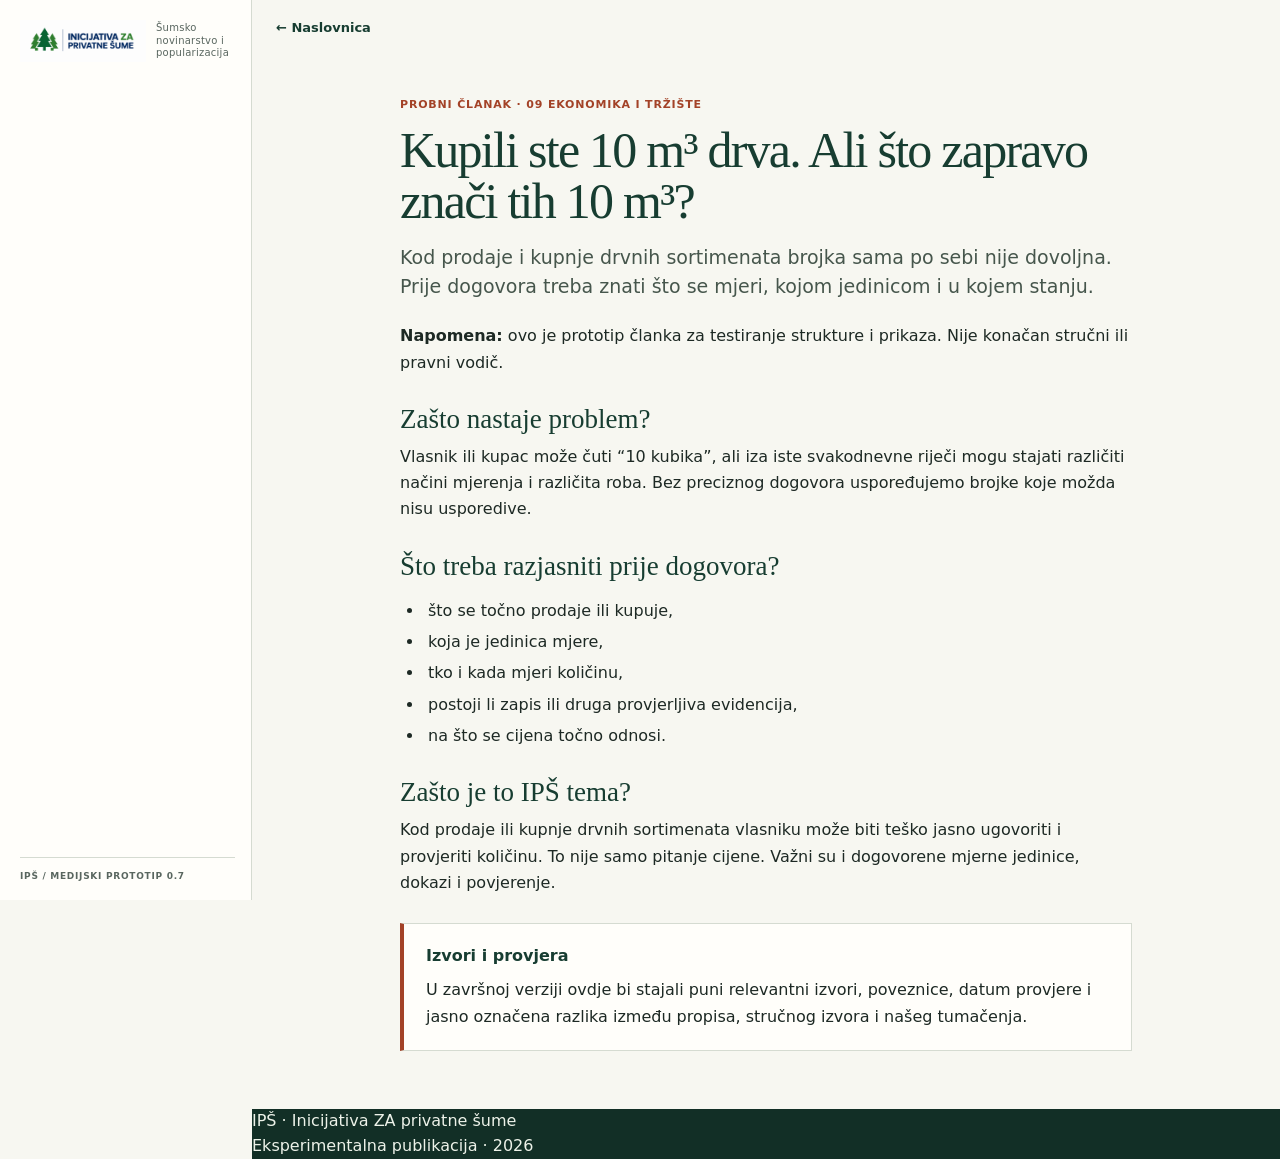
==== clanci/kako-se-mjeri-drvo.html @ 1b617466 "Close article portal layout wrapper" ====
<!doctype html>
<html lang="hr">
<head>
<meta charset="utf-8">
<meta name="viewport" content="width=device-width,initial-scale=1">
<title>Kako se mjeri drvo? | IPŠ</title>
<meta name="description" content="Probni IPŠ članak o mjernim jedinicama i količini drvnih sortimenata.">
<link rel="canonical" href="https://pfi-ips.github.io/ips-media-test/clanci/kako-se-mjeri-drvo.html">
<link rel="stylesheet" href="../layout-modern-07.css?v=0.7.5">
</head>
<body>
<a class="skip" href="#sadrzaj">Preskoči na sadržaj</a>
<div class="site-frame">
<aside class="site-sidebar" aria-label="IPŠ navigacija">
 <a class="brand" href="../index.html" aria-label="IPŠ naslovnica"><img class="brand-logo" src="../assets/ipsh-logo-full.png" alt="Inicijativa ZA privatne šume"><span class="brand-copy"><small>Šumsko novinarstvo i popularizacija</small></span></a>
 <details class="sidebar-menu">
  <summary>Izbornik</summary>
  <div class="sidebar-menu-content">
   <nav class="primary-nav" aria-label="Glavna navigacija">
    <a href="../index.html#sadrzaj">Naslovnica</a><a href="../index.html#clanci" aria-current="page">Članci</a><a href="../index.html#rubrike">Rubrike</a><a href="../index.html#metoda">Kako radimo</a><a href="../index.html#onama">O nama</a>
   </nav>
   <nav class="topic-nav" aria-label="Tematska područja">
    <h2>Teme · 12 područja</h2>
    <details class="topic-group"><summary>Šuma i njezin život</summary><ul class="topic-links"><li><a href="../index.html#tema-01">01 · Priroda i ekologija</a></li><li><a href="../index.html#tema-02">02 · Stanje šuma i promjene</a></li><li><a href="../index.html#tema-03">03 · Uzgoj i gospodarenje</a></li></ul></details>
    <details class="topic-group"><summary>Čovjek i šuma</summary><ul class="topic-links"><li><a href="../index.html#tema-04">04 · Privatne šume i vlasništvo</a></li><li><a href="../index.html#tema-05">05 · Prava, propisi i institucije</a></li><li><a href="../index.html#tema-06">06 · Ljudi i šumske priče</a></li></ul></details>
    <details class="topic-group"><summary>Rad, tehnologija i vrijednost</summary><ul class="topic-links"><li><a href="../index.html#tema-07">07 · Rad u šumi i tehnologija</a></li><li><a href="../index.html#tema-08">08 · Drvo i šumski proizvodi</a></li><li><a href="../index.html#tema-09">09 · Ekonomika i tržište</a></li></ul></details>
    <details class="topic-group"><summary>Znanje, vrijeme i otkrivanje</summary><ul class="topic-links"><li><a href="../index.html#tema-10">10 · Povijest šumarstva</a></li><li><a href="../index.html#tema-11">11 · Istraživanja i otkrića</a></li><li><a href="../index.html#tema-12">12 · Korisni materijali</a></li></ul></details>
   </nav>
  </div>
 </details>
 <div class="sidebar-bottom">IPŠ / MEDIJSKI PROTOTIP 0.7</div>
</aside>
<div class="main-column">
<main id="sadrzaj">
<a class="back" href="../index.html">← Naslovnica</a>
<article class="article">
  <div class="meta">PROBNI ČLANAK · 09 EKONOMIKA I TRŽIŠTE</div>
  <h1>Kupili ste 10 m³ drva. Ali što zapravo znači tih 10 m³?</h1>
  <p class="dek">Kod prodaje i kupnje drvnih sortimenata brojka sama po sebi nije dovoljna. Prije dogovora treba znati što se mjeri, kojom jedinicom i u kojem stanju.</p>

  <p><strong>Napomena:</strong> ovo je prototip članka za testiranje strukture i prikaza. Nije konačan stručni ili pravni vodič.</p>

  <h2>Zašto nastaje problem?</h2>
  <p>Vlasnik ili kupac može čuti “10 kubika”, ali iza iste svakodnevne riječi mogu stajati različiti načini mjerenja i različita roba. Bez preciznog dogovora uspoređujemo brojke koje možda nisu usporedive.</p>

  <h2>Što treba razjasniti prije dogovora?</h2>
  <ul>
    <li>što se točno prodaje ili kupuje,</li>
    <li>koja je jedinica mjere,</li>
    <li>tko i kada mjeri količinu,</li>
    <li>postoji li zapis ili druga provjerljiva evidencija,</li>
    <li>na što se cijena točno odnosi.</li>
  </ul>

  <h2>Zašto je to IPŠ tema?</h2>
  <p>Kod prodaje ili kupnje drvnih sortimenata vlasniku može biti teško jasno ugovoriti i provjeriti količinu. To nije samo pitanje cijene. Važni su i dogovorene mjerne jedinice, dokazi i povjerenje.</p>

  <div class="source-box">
    <strong>Izvori i provjera</strong>
    <p>U završnoj verziji ovdje bi stajali puni relevantni izvori, poveznice, datum provjere i jasno označena razlika između propisa, stručnog izvora i našeg tumačenja.</p>
  </div>
</article>
</main>
<footer><div>IPŠ · Inicijativa ZA privatne šume</div><div>Eksperimentalna publikacija · 2026</div></footer>
</div></div>
</body>
</html>
---- layout-modern-07.css ----
/* IPŠ media prototype v0.7 — contemporary editorial with a quiet print-era accent */
:root{
  color-scheme:light;
  --paper:#f7f7f1;
  --paper-bright:#fffefa;
  --ink:#1d2924;
  --forest:#173d31;
  --forest-2:#2c5a45;
  --moss:#71866b;
  --sage:#e7ede3;
  --line:#d5dbd1;
  --muted:#59665f;
  --rust:#a34227;
  --sun:#e9bd67;
  --shell:1180px;
  --sans:system-ui,-apple-system,"Segoe UI",Arial,sans-serif;
  --serif:Georgia,"Times New Roman",serif;
}
*{box-sizing:border-box}
html{scroll-behavior:smooth;scroll-padding-top:82px}
body{margin:0;background:var(--paper);color:var(--ink);font:16px/1.55 var(--sans);-webkit-font-smoothing:antialiased}
img{max-width:100%}
a{color:inherit;text-decoration:none}
a:hover{text-decoration:underline;text-underline-offset:3px}
a:focus-visible,button:focus-visible{outline:3px solid var(--rust);outline-offset:4px}
h1,h2,h3,h4,p{margin-top:0}
::selection{background:#d9e4cf;color:var(--forest)}
.page-shell{width:min(var(--shell),calc(100% - 48px));margin-inline:auto}
.skip{position:absolute;z-index:20;top:8px;left:-9999px;padding:10px 14px;background:var(--paper-bright);color:var(--forest);border:1px solid var(--line)}
.skip:focus{left:12px}
.site-frame{display:grid;grid-template-columns:252px minmax(0,1fr);align-items:start;min-height:100vh}
.site-sidebar{position:sticky;top:0;height:100vh;overflow-y:auto;overscroll-behavior:contain;padding:20px 16px 16px 20px;background:var(--paper-bright);border-right:1px solid var(--line);display:flex;flex-direction:column;z-index:12}
.brand{display:flex;align-items:center;gap:10px;flex:none;margin-bottom:22px}
.brand-logo{display:block;width:auto;height:42px;max-width:162px;object-fit:contain;object-position:left center}
.brand-copy small{display:block;max-width:135px;color:var(--muted);font-size:10px;line-height:1.25;letter-spacing:.025em}
.sidebar-menu{flex:1}
.sidebar-menu>summary{display:none}
@media(min-width:701px){.sidebar-menu>.sidebar-menu-content{display:block!important}}
.primary-nav{display:grid;gap:3px;margin-bottom:17px}
.primary-nav a{display:block;padding:8px 9px;border-left:2px solid transparent;color:var(--ink);font-size:13px;font-weight:650}
.primary-nav a:hover,.primary-nav a[aria-current]{background:var(--sage);border-left-color:var(--rust);text-decoration:none}
.topic-nav{border-top:1px solid var(--line);padding-top:13px}
.topic-nav h2{margin:0 0 9px;padding-left:9px;color:var(--rust);font-size:10px;font-weight:750;letter-spacing:.11em;text-transform:uppercase}
.topic-group{margin:2px 0}
.topic-group>summary{position:relative;padding:7px 19px 7px 9px;color:var(--forest);font:600 15px/1.2 var(--serif);cursor:pointer;list-style:none}
.topic-group>summary::-webkit-details-marker,.sidebar-menu>summary::-webkit-details-marker{display:none}
.topic-group>summary:after{content:"−";position:absolute;right:5px;top:5px;color:var(--rust);font:600 15px/1 var(--sans)}
.topic-group:not([open])>summary:after{content:"+"}
.topic-links{list-style:none;margin:1px 0 7px;padding:0 0 0 10px;border-left:1px solid var(--line)}
.topic-links a{display:block;padding:5px 5px 5px 8px;color:var(--muted);font-size:11px;line-height:1.25}
.topic-links a:hover,.topic-links a[aria-current]{color:var(--forest);background:#e7ede380;text-decoration:none}
.sidebar-bottom{margin-top:16px;padding-top:12px;border-top:1px solid var(--line);color:var(--muted);font-size:9px;font-weight:750;letter-spacing:.08em}
.main-column{min-width:0}
.hero{padding:27px 0 20px}
.hero-top,.hero-bottom{display:flex;justify-content:space-between;align-items:center;gap:16px;color:var(--muted);font-size:11px;letter-spacing:.07em}
.kicker{display:inline-flex;align-items:center;gap:8px;color:var(--forest);font-weight:750}
.pulse{width:8px;height:8px;border-radius:50%;background:var(--rust);box-shadow:0 0 0 3px #bd59371c}
.date-note{font-weight:650}
.hero-layout{display:grid;grid-template-columns:minmax(0,1.25fr) minmax(260px,.75fr);align-items:center;gap:34px;padding:21px 0 22px}
.hero-prefix{margin:0 0 6px;color:var(--rust);font-size:12px;font-weight:750;letter-spacing:.1em;text-transform:uppercase}
.hero h1{max-width:680px;margin:0 0 12px;font:500 clamp(34px,4.2vw,50px)/1 var(--serif);letter-spacing:-.045em;color:var(--forest)}
.hero h1 em{font-style:italic;color:var(--rust)}
.hero-lead{max-width:650px;margin:0;color:#39473f;font-size:16px;line-height:1.52}
.hero-actions{display:flex;flex-wrap:wrap;gap:10px;margin-top:19px}
.btn{display:inline-flex;align-items:center;gap:14px;padding:10px 15px;border:1px solid var(--forest);border-radius:2px;font-size:13px;font-weight:700;transition:background .16s,color .16s}
.btn span{font-size:16px;line-height:1}
.btn-dark{background:var(--forest);color:white}
.btn-dark:hover{background:var(--rust);border-color:var(--rust);text-decoration:none}
.btn-line{background:transparent;color:var(--forest)}
.btn-line:hover{background:var(--sage);text-decoration:none}
.hero-art{position:relative;display:block;min-height:172px;overflow:hidden;background:var(--sage);color:var(--forest);border:1px solid #d6dfd1;border-radius:2px;isolation:isolate}
.hero-art:before{content:"";position:absolute;inset:0;z-index:-1;background:
  radial-gradient(ellipse at 74% 22%,#a34227 0 6%,transparent 6.5%),
  repeating-radial-gradient(ellipse at 77% 110%,transparent 0 18px,#71866b70 19px 20px,transparent 21px 31px),
  linear-gradient(157deg,#edf1e9 0 49%,#e1e9dd 49.2% 100%)}
.hero-art:after{content:"";position:absolute;inset:0;background:linear-gradient(90deg,#e7ede3 0%,transparent 52%);opacity:.22;z-index:-1}
.art-sun,.hill,.tree{display:none}
.art-caption{position:absolute;left:16px;right:16px;bottom:12px;display:flex;justify-content:space-between;gap:10px;border-top:1px solid #173d3150;padding-top:7px;font-size:9px;font-weight:750;letter-spacing:.1em}

.marquee{background:var(--sage);border-block:1px solid #d5dfd0}
.marquee-inner{min-height:42px;display:flex;align-items:center;justify-content:space-between;gap:12px;flex-wrap:wrap}
.marquee-inner span{font-size:10px;font-weight:750;letter-spacing:.09em;color:var(--forest)}
.marquee-inner b{font-size:13px;font-weight:500;color:var(--rust)}
.section-space{padding:40px 0}
.section-intro{display:flex;align-items:end;justify-content:space-between;gap:32px;margin-bottom:22px}
.section-intro>div{flex:1}
.section-intro>p{max-width:420px;margin:0;color:var(--muted);font-size:14px;line-height:1.55}
.eyebrow{display:block;margin-bottom:7px;color:var(--rust);font-size:11px;font-weight:750;letter-spacing:.11em;text-transform:uppercase}
.section-intro h2,.method-layout h2,.closing h2{margin:0;color:var(--forest);font:500 clamp(25px,2.8vw,34px)/1.06 var(--serif);letter-spacing:-.025em}
.section-intro h2 em,.method-layout h2 em,.closing h2 em{color:var(--rust);font-style:italic}
.featured{padding-top:37px;padding-bottom:39px}
.feature-card{display:grid;grid-template-columns:minmax(190px,.32fr) minmax(0,1fr);min-height:184px;border:1px solid var(--line);background:var(--paper-bright);box-shadow:0 5px 18px #142a2010}
.feature-card:hover{border-color:#9cab99;text-decoration:none;box-shadow:0 8px 24px #142a2018}
.feature-visual{position:relative;overflow:hidden;min-height:168px;background:
  repeating-radial-gradient(ellipse at 54% 130%,transparent 0 10px,#71866b48 11px 12px,transparent 13px 23px),
  linear-gradient(145deg,#e7ede3,#dce7d7);color:var(--forest);display:flex;flex-direction:column;justify-content:space-between;padding:14px}
.feature-visual:before{content:"";position:absolute;width:145px;height:145px;right:-38px;top:-50px;border:1px solid #a3422760;border-radius:50%;box-shadow:0 0 0 12px #a3422710,0 0 0 25px #a3422708}
.visual-stamp,.visual-bottom{position:relative;font-size:10px;font-weight:750;letter-spacing:.09em}
.visual-stamp{align-self:flex-start;padding:4px 7px;background:var(--forest);color:white}
.visual-figure{position:relative;font:500 clamp(46px,5.5vw,66px)/.9 var(--serif);letter-spacing:-.06em}
.visual-figure span{font:600 22px/1 var(--sans);vertical-align:top;margin-left:5px;letter-spacing:0}
.visual-bottom{line-height:1.35}
.feature-copy{display:flex;flex-direction:column;justify-content:center;align-items:flex-start;padding:clamp(16px,2.2vw,24px)}
.chip{display:inline-block;color:var(--forest);font-size:11px;font-weight:750;letter-spacing:.08em;text-transform:uppercase}
.feature-overline{margin-top:7px;color:var(--rust);font-size:11px;font-weight:750;letter-spacing:.08em}
.feature-copy h3{max-width:720px;margin:6px 0 7px;color:var(--ink);font:500 clamp(20px,2.2vw,27px)/1.08 var(--serif);letter-spacing:-.025em}
.feature-copy p{max-width:670px;margin:0;color:var(--muted);font-size:13px;line-height:1.5}
.read-arrow{display:inline-flex;gap:10px;align-items:center;margin-top:12px;color:var(--forest);font-size:13px;font-weight:750;text-decoration:underline;text-decoration-color:var(--rust);text-underline-offset:4px}
.prototype-note,.topics-footnote{margin:10px 0 0;color:var(--muted);font-size:12px}
.rubrics-band{background:#edf1e9;color:var(--ink);border-block:1px solid var(--line)}
.rubrics-band .section-space{padding-top:36px;padding-bottom:31px}
.inverse .eyebrow{color:var(--rust)}
.inverse .section-intro h2{color:var(--forest)}
.inverse>p{color:var(--muted)}
.rubric-grid{display:grid;grid-template-columns:repeat(3,minmax(0,1fr));gap:0;border-block:1px solid var(--line)}
.rubric{min-height:178px;padding:15px 18px 13px;display:grid;grid-template-columns:1fr auto;grid-template-rows:auto 1fr auto;border-right:1px solid var(--line);background:transparent}
.rubric:first-child{padding-left:18px}
.rubric:last-child{border-right:0}
.rubric-first{background:var(--paper-bright);color:var(--forest)}
.rubric-num,.rubric-type,.rubric-state{font-size:10px;font-weight:700;letter-spacing:.075em}
.rubric-num{color:var(--rust)}
.rubric-symbol{font-size:18px;color:var(--rust)}
.rubric-first .rubric-num,.rubric-first .rubric-symbol,.rubric-first .rubric-state{color:var(--rust)}
.rubric>div:nth-of-type(2){grid-column:1/3;align-self:center}
.rubric-type{color:var(--muted)}
.rubric-first .rubric-type{color:var(--muted)}
.rubric h3{margin:7px 0;color:inherit;font:500 clamp(21px,2.3vw,28px)/.98 var(--serif)}
.rubric p{max-width:320px;margin:0;color:var(--muted);font-size:12px;line-height:1.45}
.rubric-first p{color:var(--muted)}
.rubric-state{grid-column:1/3;align-self:end;margin-top:10px;padding-top:7px;border-top:1px solid currentColor}
.rubric-more{padding-top:13px;display:flex;align-items:baseline;gap:16px;color:var(--muted)}
.rubric-more>span{flex:none;font-size:10px;font-weight:750;letter-spacing:.09em;color:var(--rust)}
.rubric-more p{margin:0;font-size:12px}
.rubric-more b{padding:0 5px;color:var(--rust)}
.topic-family{display:grid;grid-template-columns:minmax(205px,.75fr) minmax(0,2.25fr);gap:26px;border-top:1px solid var(--line);padding:18px 0}
.topic-family header span{color:var(--rust);font-size:11px;font-weight:750;letter-spacing:.08em}
.topic-family h3{margin:5px 0;color:var(--forest);font:500 23px/1.08 var(--serif)}
.topic-family header p{max-width:280px;margin:0;color:var(--muted);font-size:13px;line-height:1.45}
.topic-list{display:grid;grid-template-columns:repeat(3,minmax(0,1fr));gap:0 17px}
.topic-list article{min-height:83px;padding:7px 10px 9px;border-left:1px solid var(--line)}\n.topic-list article:target{background:var(--sage);outline:1px solid #d5dbd1}
.topic-list article span{color:var(--rust);font-size:11px;font-weight:750}
.topic-list h4{margin:3px 0;color:var(--ink);font-size:14px;line-height:1.25;font-weight:700}
.topic-list p{margin:0;color:var(--muted);font-size:12px;line-height:1.4}
.topics-footnote{padding-top:10px;border-top:1px solid var(--line)}
.method-band{background:#e9eee6;border-block:1px solid #dbe2d7}
.method-layout{width:min(var(--shell),calc(100% - 48px));margin:auto;display:grid;grid-template-columns:minmax(0,.9fr) minmax(0,1.1fr);gap:42px;padding:36px 0}
.method-layout>div>p{max-width:450px;margin:13px 0 0;color:#46564c;font-size:15px;line-height:1.6}
.method-steps{display:grid;grid-template-columns:1fr 1fr;gap:10px 18px;align-content:center}
.method-steps>div{display:grid;grid-template-columns:28px 1fr;gap:2px 9px;padding:12px 0;border-top:1px solid #bdcaba}
.method-steps span{grid-row:span 2;color:var(--rust);font-size:11px;font-weight:750}
.method-steps strong{color:var(--forest);font-size:14px}
.method-steps p{margin:0;color:var(--muted);font-size:12px;line-height:1.45}
.closing{padding:40px 0 44px;text-align:center}
.closing .eyebrow{margin-bottom:9px}
.closing h2{max-width:820px;margin-inline:auto}
.closing p{max-width:690px;margin:12px auto;color:#46564c;font-size:15px;line-height:1.6}
.text-link{display:inline-block;color:var(--forest);font-size:13px;font-weight:750;text-decoration:underline;text-decoration-color:var(--rust);text-underline-offset:4px}
footer{background:#122f26;color:#edf2e9}
.footer-inner{display:flex;align-items:center;justify-content:space-between;gap:24px;padding:19px 0;font-size:12px}
.footer-inner>div{max-width:450px}
.footer-inner>div>span{font-size:10px;font-weight:750;letter-spacing:.09em;color:#e9bd67}
.footer-inner p{margin:5px 0 0;color:#d0dbd0;font-size:11px;line-height:1.4}
.footer-name{font-weight:750}
.footer-inner>a:last-child{white-space:nowrap}
.mark{background:#dce8d5;color:var(--forest);border-radius:50%;padding:10px;font-size:10px}
.article{max-width:780px;margin:0 auto;padding:40px 24px 58px}
.article .meta{margin-bottom:12px;color:var(--rust);font-size:11px;font-weight:750;letter-spacing:.075em}
.article h1{margin:0 0 16px;color:var(--forest);font:500 clamp(34px,4.5vw,50px)/1.02 var(--serif);letter-spacing:-.035em}
.article .dek{margin-bottom:23px;color:#46564c;font-size:19px;line-height:1.5}
.article p:not(.dek),.article li{font-size:16px;line-height:1.65}
.article h2{margin:29px 0 9px;color:var(--forest);font:500 27px/1.1 var(--serif)}
.article ul{padding-left:24px}
.article li{padding-left:4px;margin-bottom:5px}
.source-box{margin-top:27px;padding:20px 22px;background:var(--paper-bright);border:1px solid var(--line);border-left:4px solid var(--rust)}
.source-box strong{color:var(--forest)}
.source-box p{margin:8px 0 0}
.back{display:inline-flex;margin:11px max(24px,calc((100% - var(--shell))/2));padding:7px 0;color:var(--forest);font-size:13px;font-weight:700}
.back:hover{color:var(--rust)}
.article~footer{padding:0}
@media(max-width:1000px){
  .site-frame{grid-template-columns:224px minmax(0,1fr)}
  .site-sidebar{padding:18px 12px 14px 16px}
  .brand-copy{display:none}
  .hero-layout{grid-template-columns:minmax(0,1.2fr) minmax(230px,.8fr);gap:22px}
  .topic-family{grid-template-columns:190px 1fr;gap:16px}
  .topic-list{gap:0 9px}
  .topic-list h4{font-size:13px}
  .method-layout{gap:30px}
}
@media(max-width:700px){
  html{scroll-padding-top:115px}
  .page-shell,.method-layout{width:calc(100% - 32px)}
  .site-frame{display:block}
  .site-sidebar{height:auto;min-height:58px;overflow:visible;flex-direction:row;align-items:center;justify-content:space-between;gap:12px;padding:8px 16px;border-right:0;border-bottom:1px solid var(--line)}
  .brand{margin:0}
  .brand-logo{height:37px;max-width:144px}
  .sidebar-menu{position:static;flex:none}
  .sidebar-menu>summary{display:block;padding:9px 12px;border:1px solid var(--forest);border-radius:2px;color:var(--forest);font-size:12px;font-weight:700;cursor:pointer}
  .sidebar-menu[open]>.sidebar-menu-content{position:absolute;top:calc(100% + 8px);left:12px;right:12px;max-height:calc(100vh - 82px);overflow:auto;padding:15px;background:var(--paper-bright);border:1px solid var(--line);box-shadow:0 10px 28px #142a2026}
  .sidebar-bottom{display:none}
  .hero{padding-top:20px}
  .hero-top,.hero-bottom{font-size:9px;letter-spacing:.045em}
  .hero-layout{grid-template-columns:1fr;gap:18px;padding:20px 0}
  .hero h1{font-size:clamp(39px,10vw,52px)}
  .hero-lead{font-size:16px}
  .hero-art{min-height:132px}
  .art-caption{font-size:9px}
  .marquee-inner{justify-content:flex-start;gap:8px 13px;padding-block:9px}
  .marquee-inner span{font-size:9px}
  .section-space,.featured,.topics{padding:28px 0}
  .section-intro{display:block;margin-bottom:17px}
  .section-intro>p{margin-top:9px;font-size:13px}
  .feature-card{grid-template-columns:105px 1fr;min-height:0}
  .feature-visual{min-height:150px;padding:10px}
  .visual-figure{font-size:54px}
  .visual-figure span{font-size:16px}
  .visual-stamp,.visual-bottom{font-size:8px}
  .feature-copy{padding:16px}
  .feature-copy h3{font-size:20px}
  .feature-copy p{font-size:12px}
  .rubrics-band .section-space{padding:30px 0}
  .rubric-grid{grid-template-columns:1fr}
  .rubric,.rubric:first-child{min-height:0;padding:15px 0;border-right:0;border-bottom:1px solid var(--line)}
  .rubric:last-child{border-bottom:0}
  .rubric>div:nth-of-type(2){grid-column:1/3}
  .rubric h3{font-size:24px}
  .rubric p{max-width:520px}
  .rubric-more{display:block}
  .rubric-more p{margin-top:6px;line-height:1.7}
  .topic-family{grid-template-columns:1fr;gap:12px;padding:16px 0}
  .topic-family header p{max-width:520px}
  .topic-list{grid-template-columns:repeat(2,minmax(0,1fr));gap:6px 10px}
  .topic-list article{min-height:77px}
  .method-layout{grid-template-columns:1fr;gap:20px;padding:34px 0}
  .method-steps{gap:8px 14px}
  .closing{padding:36px 0 40px}
  .footer-inner{align-items:flex-start;flex-direction:column;gap:8px;padding:16px 0}
  .article{padding:30px 20px 42px}
  .article h1{font-size:clamp(36px,9vw,48px)}
  .article .dek{font-size:17px}
  .article p:not(.dek),.article li{font-size:16px;line-height:1.65}
  .article h2{font-size:27px}
  .back{margin:9px 16px}
}
@media(max-width:430px){
  .hero-top{align-items:flex-start}
  .date-note{max-width:110px;text-align:right}
  .hero h1{font-size:39px}
  .hero-actions{gap:8px}
  .btn{padding:9px 11px;font-size:12px}
  .feature-card{grid-template-columns:1fr}
  .feature-visual{min-height:118px}
  .feature-visual:before{width:125px;height:125px}
  .visual-figure{font-size:56px}
  .feature-copy{padding:18px}
  .topic-list{grid-template-columns:1fr}
  .topic-list article{min-height:0;padding:9px 10px}
  .method-steps{grid-template-columns:1fr}
}
@media(prefers-reduced-motion:reduce){
  *,*::before,*::after{scroll-behavior:auto!important;transition:none!important}
}
@media(max-width:380px){.sidebar-menu>summary{padding:8px 9px;font-size:11px}}
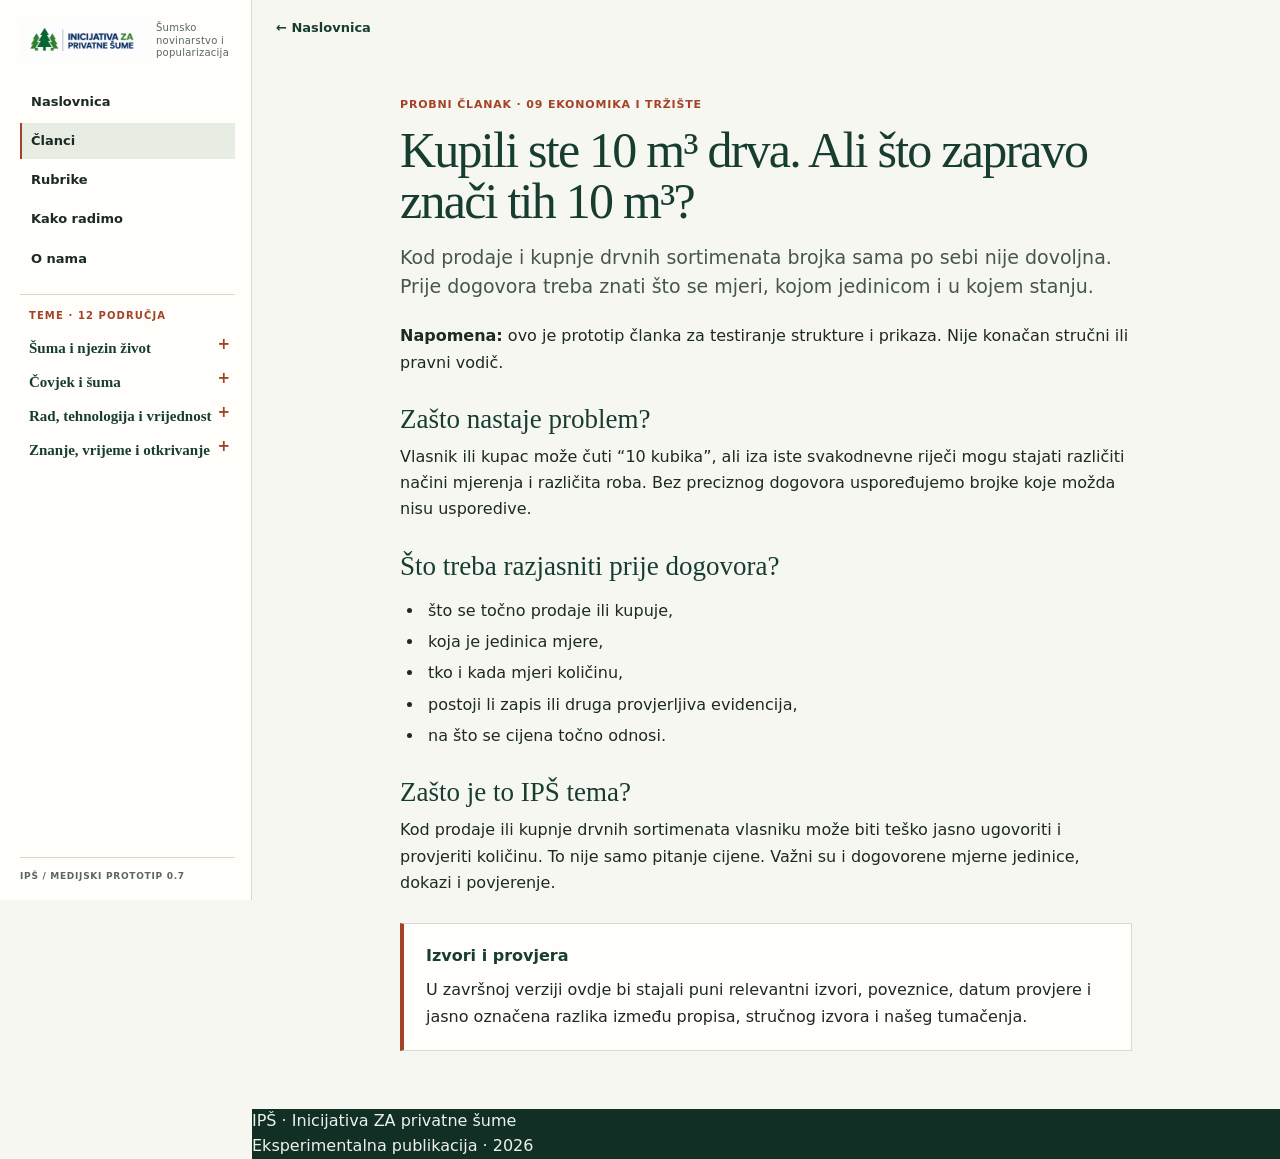
==== commit 1c54b891: "Initialize responsive article sidebar menu" ====
--- a/clanci/kako-se-mjeri-drvo.html
+++ b/clanci/kako-se-mjeri-drvo.html
@@ -6,14 +6,14 @@
 <title>Kako se mjeri drvo? | IPŠ</title>
 <meta name="description" content="Probni IPŠ članak o mjernim jedinicama i količini drvnih sortimenata.">
 <link rel="canonical" href="https://pfi-ips.github.io/ips-media-test/clanci/kako-se-mjeri-drvo.html">
-<link rel="stylesheet" href="../layout-modern-07.css?v=0.7.5">
+<link rel="stylesheet" href="../layout-modern-07.css?v=0.7.6">
 </head>
 <body>
 <a class="skip" href="#sadrzaj">Preskoči na sadržaj</a>
 <div class="site-frame">
 <aside class="site-sidebar" aria-label="IPŠ navigacija">
  <a class="brand" href="../index.html" aria-label="IPŠ naslovnica"><img class="brand-logo" src="../assets/ipsh-logo-full.png" alt="Inicijativa ZA privatne šume"><span class="brand-copy"><small>Šumsko novinarstvo i popularizacija</small></span></a>
- <details class="sidebar-menu">
+ <details class="sidebar-menu" open>
   <summary>Izbornik</summary>
   <div class="sidebar-menu-content">
    <nav class="primary-nav" aria-label="Glavna navigacija">
@@ -63,5 +63,6 @@
 </main>
 <footer><div>IPŠ · Inicijativa ZA privatne šume</div><div>Eksperimentalna publikacija · 2026</div></footer>
 </div></div>
+<script>document.querySelector('.sidebar-menu').open=matchMedia('(min-width:701px)').matches;</script>
 </body>
 </html>
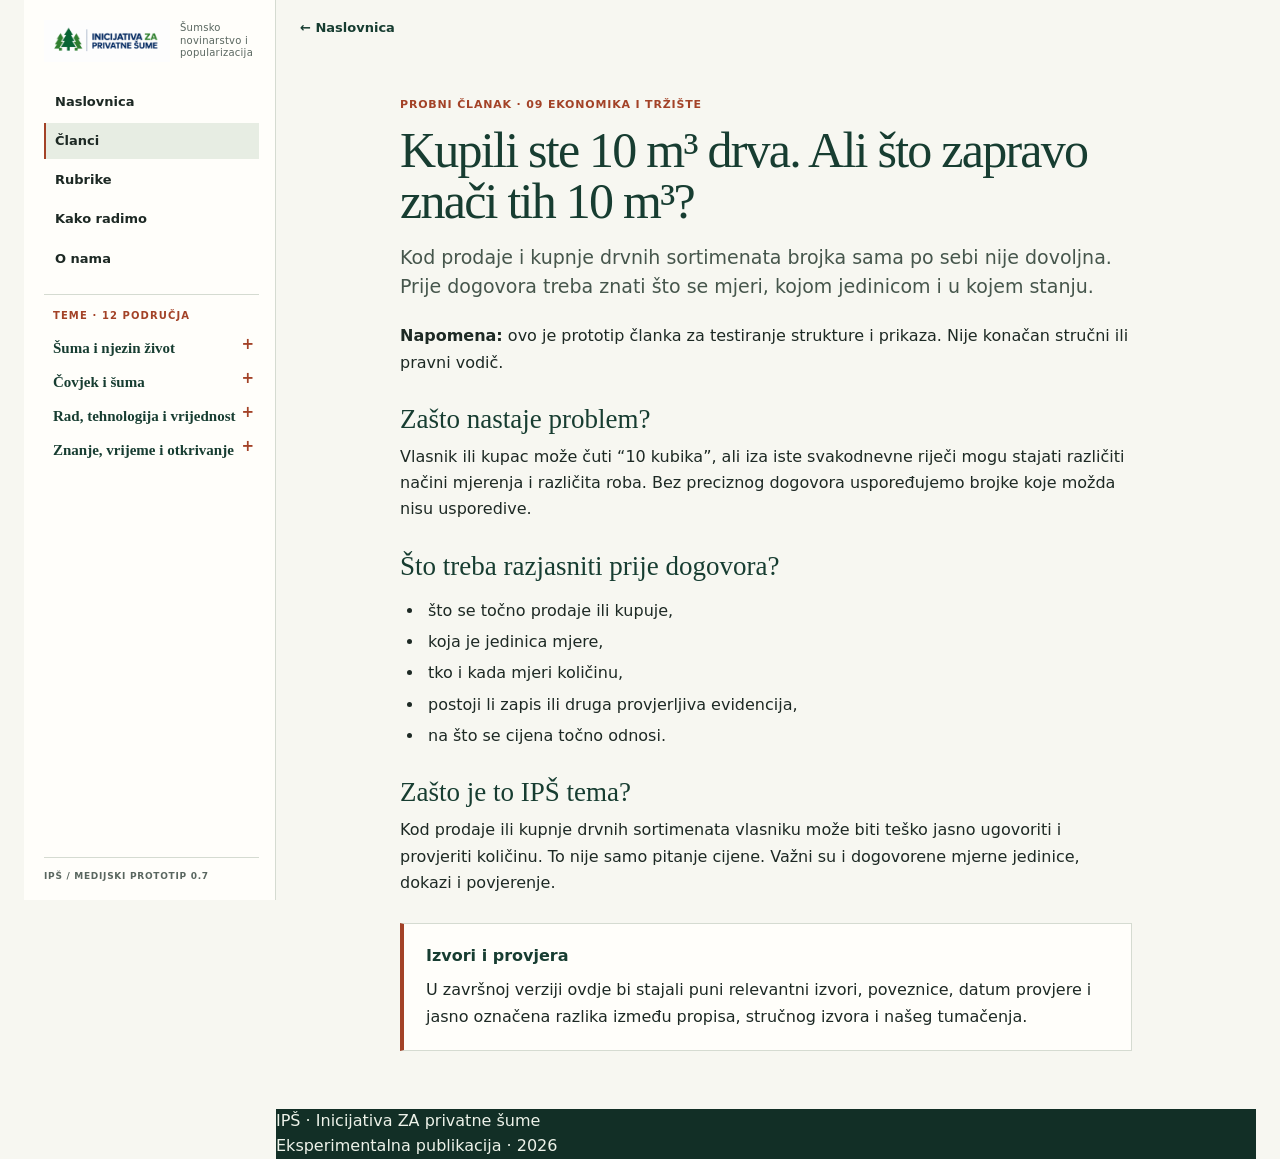
==== commit 6df641ed: "Refresh article stylesheet cache version" ====
--- a/clanci/kako-se-mjeri-drvo.html
+++ b/clanci/kako-se-mjeri-drvo.html
@@ -6,7 +6,7 @@
 <title>Kako se mjeri drvo? | IPŠ</title>
 <meta name="description" content="Probni IPŠ članak o mjernim jedinicama i količini drvnih sortimenata.">
 <link rel="canonical" href="https://pfi-ips.github.io/ips-media-test/clanci/kako-se-mjeri-drvo.html">
-<link rel="stylesheet" href="../layout-modern-07.css?v=0.7.6">
+<link rel="stylesheet" href="../layout-modern-07.css?v=0.7.7">
 </head>
 <body>
 <a class="skip" href="#sadrzaj">Preskoči na sadržaj</a>
--- a/layout-modern-07.css
+++ b/layout-modern-07.css
@@ -28,7 +28,7 @@
 .page-shell{width:min(var(--shell),calc(100% - 48px));margin-inline:auto}
 .skip{position:absolute;z-index:20;top:8px;left:-9999px;padding:10px 14px;background:var(--paper-bright);color:var(--forest);border:1px solid var(--line)}
 .skip:focus{left:12px}
-.site-frame{display:grid;grid-template-columns:252px minmax(0,1fr);align-items:start;min-height:100vh}
+.site-frame{width:calc(100% - 48px);max-width:1280px;margin-inline:auto;display:grid;grid-template-columns:252px minmax(0,1fr);align-items:start;min-height:100vh}
 .site-sidebar{position:sticky;top:0;height:100vh;overflow-y:auto;overscroll-behavior:contain;padding:20px 16px 16px 20px;background:var(--paper-bright);border-right:1px solid var(--line);display:flex;flex-direction:column;z-index:12}
 .brand{display:flex;align-items:center;gap:10px;flex:none;margin-bottom:22px}
 .brand-logo{display:block;width:auto;height:42px;max-width:162px;object-fit:contain;object-position:left center}
@@ -190,7 +190,7 @@
 @media(max-width:700px){
   html{scroll-padding-top:115px}
   .page-shell,.method-layout{width:calc(100% - 32px)}
-  .site-frame{display:block}
+  .site-frame{width:100%;display:block}
   .site-sidebar{height:auto;min-height:58px;overflow:visible;flex-direction:row;align-items:center;justify-content:space-between;gap:12px;padding:8px 16px;border-right:0;border-bottom:1px solid var(--line)}
   .brand{margin:0}
   .brand-logo{height:37px;max-width:144px}
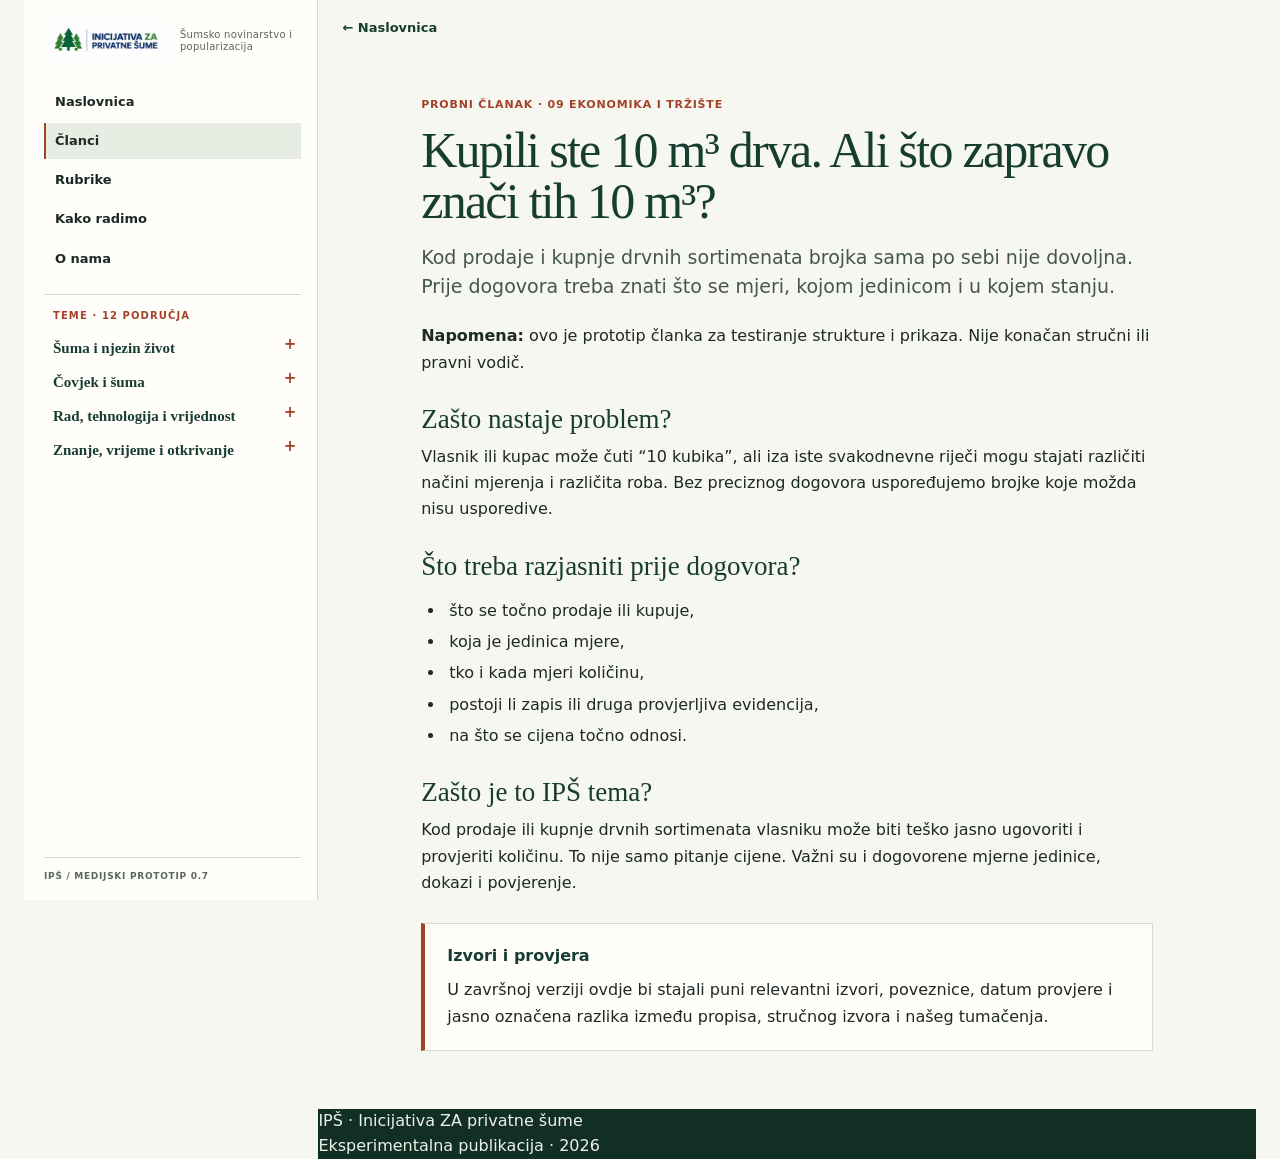
==== commit dd352f1b: "Refresh article stylesheet version" ====
--- a/clanci/kako-se-mjeri-drvo.html
+++ b/clanci/kako-se-mjeri-drvo.html
@@ -6,7 +6,7 @@
 <title>Kako se mjeri drvo? | IPŠ</title>
 <meta name="description" content="Probni IPŠ članak o mjernim jedinicama i količini drvnih sortimenata.">
 <link rel="canonical" href="https://pfi-ips.github.io/ips-media-test/clanci/kako-se-mjeri-drvo.html">
-<link rel="stylesheet" href="../layout-modern-07.css?v=0.7.7">
+<link rel="stylesheet" href="../layout-modern-07.css?v=0.7.8">
 </head>
 <body>
 <a class="skip" href="#sadrzaj">Preskoči na sadržaj</a>
--- a/layout-modern-07.css
+++ b/layout-modern-07.css
@@ -28,7 +28,7 @@
 .page-shell{width:min(var(--shell),calc(100% - 48px));margin-inline:auto}
 .skip{position:absolute;z-index:20;top:8px;left:-9999px;padding:10px 14px;background:var(--paper-bright);color:var(--forest);border:1px solid var(--line)}
 .skip:focus{left:12px}
-.site-frame{width:calc(100% - 48px);max-width:1280px;margin-inline:auto;display:grid;grid-template-columns:252px minmax(0,1fr);align-items:start;min-height:100vh}
+.site-frame{width:calc(100% - 48px);max-width:1280px;margin-inline:auto;display:grid;grid-template-columns:clamp(224px,23vw,320px) minmax(0,1fr);align-items:start;min-height:100vh}
 .site-sidebar{position:sticky;top:0;height:100vh;overflow-y:auto;overscroll-behavior:contain;padding:20px 16px 16px 20px;background:var(--paper-bright);border-right:1px solid var(--line);display:flex;flex-direction:column;z-index:12}
 .brand{display:flex;align-items:center;gap:10px;flex:none;margin-bottom:22px}
 .brand-logo{display:block;width:auto;height:42px;max-width:162px;object-fit:contain;object-position:left center}
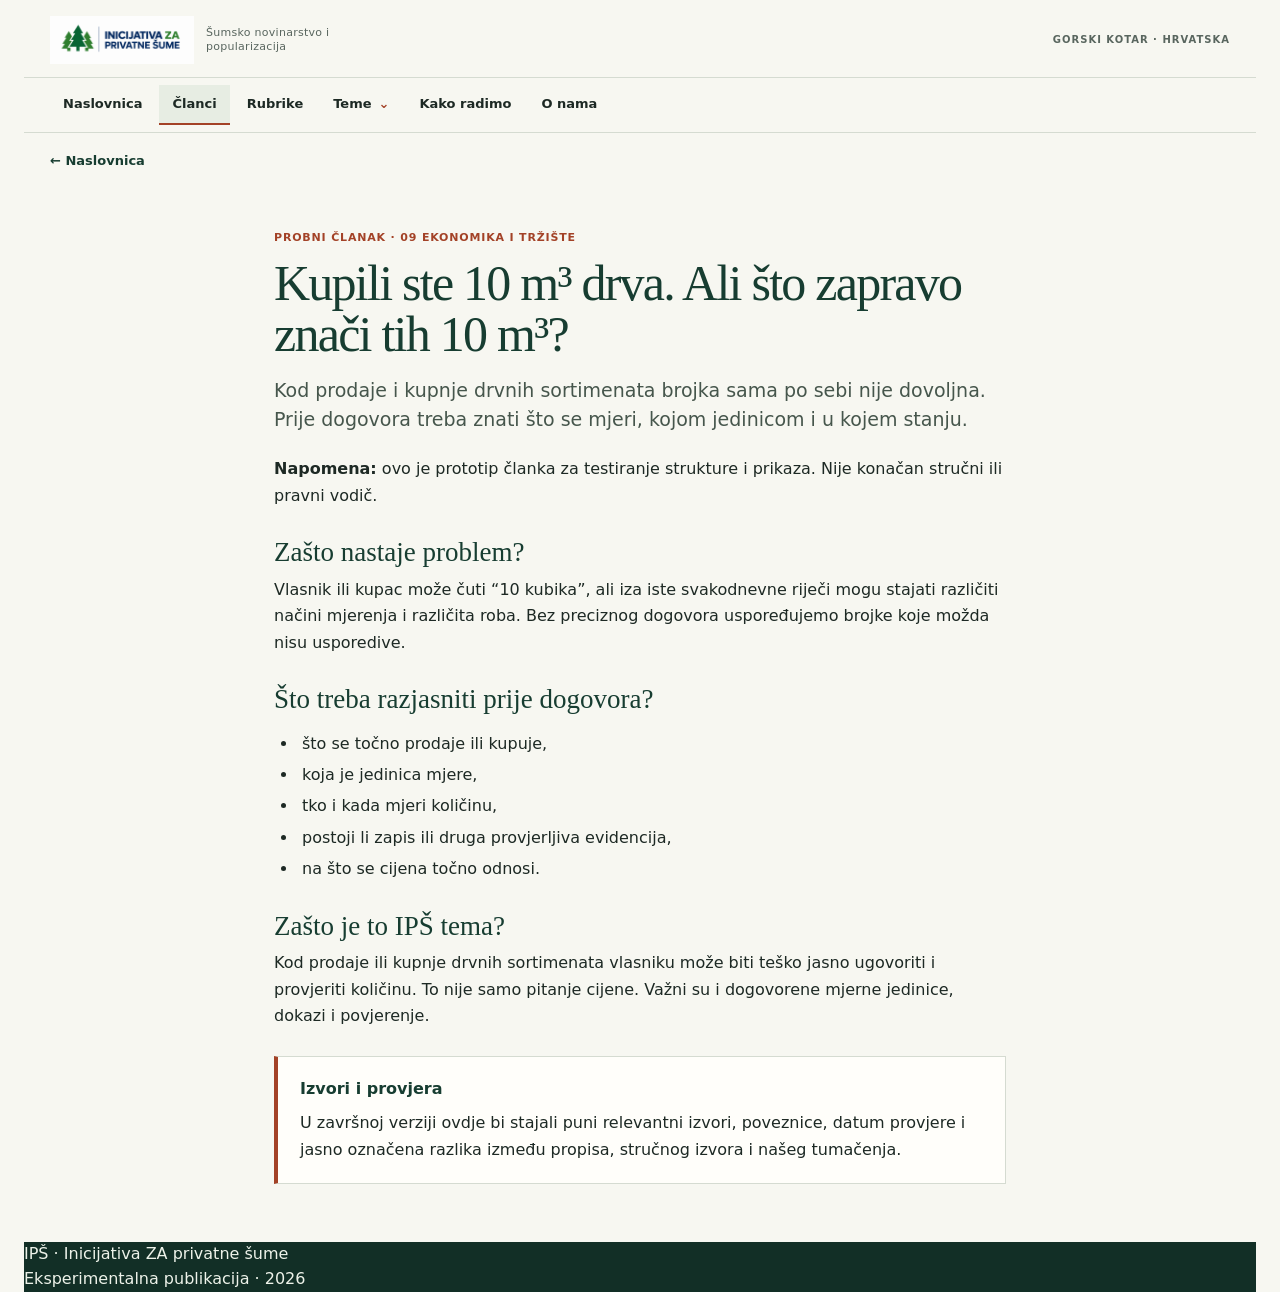
==== commit ba20174d: "Modernize IPŠ prototype with editorial top navigation" ====
--- a/clanci/kako-se-mjeri-drvo.html
+++ b/clanci/kako-se-mjeri-drvo.html
@@ -6,30 +6,35 @@
 <title>Kako se mjeri drvo? | IPŠ</title>
 <meta name="description" content="Probni IPŠ članak o mjernim jedinicama i količini drvnih sortimenata.">
 <link rel="canonical" href="https://pfi-ips.github.io/ips-media-test/clanci/kako-se-mjeri-drvo.html">
-<link rel="stylesheet" href="../layout-modern-07.css?v=0.7.8">
+<link rel="stylesheet" href="../layout-modern-08.css?v=0.8.0">
 </head>
 <body>
 <a class="skip" href="#sadrzaj">Preskoči na sadržaj</a>
 <div class="site-frame">
-<aside class="site-sidebar" aria-label="IPŠ navigacija">
- <a class="brand" href="../index.html" aria-label="IPŠ naslovnica"><img class="brand-logo" src="../assets/ipsh-logo-full.png" alt="Inicijativa ZA privatne šume"><span class="brand-copy"><small>Šumsko novinarstvo i popularizacija</small></span></a>
- <details class="sidebar-menu" open>
-  <summary>Izbornik</summary>
-  <div class="sidebar-menu-content">
-   <nav class="primary-nav" aria-label="Glavna navigacija">
-    <a href="../index.html#sadrzaj">Naslovnica</a><a href="../index.html#clanci" aria-current="page">Članci</a><a href="../index.html#rubrike">Rubrike</a><a href="../index.html#metoda">Kako radimo</a><a href="../index.html#onama">O nama</a>
-   </nav>
-   <nav class="topic-nav" aria-label="Tematska područja">
-    <h2>Teme · 12 područja</h2>
-    <details class="topic-group"><summary>Šuma i njezin život</summary><ul class="topic-links"><li><a href="../index.html#tema-01">01 · Priroda i ekologija</a></li><li><a href="../index.html#tema-02">02 · Stanje šuma i promjene</a></li><li><a href="../index.html#tema-03">03 · Uzgoj i gospodarenje</a></li></ul></details>
-    <details class="topic-group"><summary>Čovjek i šuma</summary><ul class="topic-links"><li><a href="../index.html#tema-04">04 · Privatne šume i vlasništvo</a></li><li><a href="../index.html#tema-05">05 · Prava, propisi i institucije</a></li><li><a href="../index.html#tema-06">06 · Ljudi i šumske priče</a></li></ul></details>
-    <details class="topic-group"><summary>Rad, tehnologija i vrijednost</summary><ul class="topic-links"><li><a href="../index.html#tema-07">07 · Rad u šumi i tehnologija</a></li><li><a href="../index.html#tema-08">08 · Drvo i šumski proizvodi</a></li><li><a href="../index.html#tema-09">09 · Ekonomika i tržište</a></li></ul></details>
-    <details class="topic-group"><summary>Znanje, vrijeme i otkrivanje</summary><ul class="topic-links"><li><a href="../index.html#tema-10">10 · Povijest šumarstva</a></li><li><a href="../index.html#tema-11">11 · Istraživanja i otkrića</a></li><li><a href="../index.html#tema-12">12 · Korisni materijali</a></li></ul></details>
-   </nav>
-  </div>
+<header class="site-header">
+ <div class="masthead">
+  <a class="brand" href="../index.html" aria-label="IPŠ naslovnica"><img class="brand-logo" src="../assets/ipsh-logo-full.png" alt="Inicijativa ZA privatne šume"><span class="brand-copy"><small>Šumsko novinarstvo i popularizacija</small></span></a>
+  <span class="header-region">GORSKI KOTAR · HRVATSKA</span>
+ </div>
+ <details class="main-menu" open>
+  <summary class="menu-toggle"><span aria-hidden="true">☰</span> Izbornik</summary>
+  <nav class="primary-nav" aria-label="Glavna navigacija">
+   <a href="../index.html#sadrzaj">Naslovnica</a>
+   <a href="../index.html#clanci" aria-current="page">Članci</a>
+   <a href="../index.html#rubrike">Rubrike</a>
+   <details class="topic-menu"><summary>Teme</summary><div class="topic-menu-panel">
+    <nav class="topic-nav" aria-label="Tematska područja"><h2>Teme · 12 područja</h2>
+     <details class="topic-group" open><summary>Šuma i njezin život</summary><ul class="topic-links"><li><a href="../index.html#tema-01">01 · Priroda i ekologija</a></li><li><a href="../index.html#tema-02">02 · Stanje šuma i promjene</a></li><li><a href="../index.html#tema-03">03 · Uzgoj i gospodarenje</a></li></ul></details>
+     <details class="topic-group" open><summary>Čovjek i šuma</summary><ul class="topic-links"><li><a href="../index.html#tema-04">04 · Privatne šume i vlasništvo</a></li><li><a href="../index.html#tema-05">05 · Prava, propisi i institucije</a></li><li><a href="../index.html#tema-06">06 · Ljudi i šumske priče</a></li></ul></details>
+     <details class="topic-group" open><summary>Rad, tehnologija i vrijednost</summary><ul class="topic-links"><li><a href="../index.html#tema-07">07 · Rad u šumi i tehnologija</a></li><li><a href="../index.html#tema-08">08 · Drvo i šumski proizvodi</a></li><li><a href="../index.html#tema-09">09 · Ekonomika i tržište</a></li></ul></details>
+     <details class="topic-group" open><summary>Znanje, vrijeme i otkrivanje</summary><ul class="topic-links"><li><a href="../index.html#tema-10">10 · Povijest šumarstva</a></li><li><a href="../index.html#tema-11">11 · Istraživanja i otkrića</a></li><li><a href="../index.html#tema-12">12 · Korisni materijali</a></li></ul></details>
+    </nav>
+   </div></details>
+   <a href="../index.html#metoda">Kako radimo</a>
+   <a href="../index.html#onama">O nama</a>
+  </nav>
  </details>
- <div class="sidebar-bottom">IPŠ / MEDIJSKI PROTOTIP 0.7</div>
-</aside>
+</header>
 <div class="main-column">
 <main id="sadrzaj">
 <a class="back" href="../index.html">← Naslovnica</a>
@@ -63,6 +68,6 @@
 </main>
 <footer><div>IPŠ · Inicijativa ZA privatne šume</div><div>Eksperimentalna publikacija · 2026</div></footer>
 </div></div>
-<script>document.querySelector('.sidebar-menu').open=matchMedia('(min-width:701px)').matches;</script>
+<script>(()=>{const menu=document.querySelector('.main-menu'),bp=matchMedia('(min-width:761px)'),sync=()=>menu.open=bp.matches;sync();bp.addEventListener('change',sync)})();</script>
 </body>
 </html>
--- a/layout-modern-08.css
+++ b/layout-modern-08.css
@@ -0,0 +1,295 @@
+/* IPŠ media prototype v0.8 — centered editorial layout with quiet print-era accent */
+:root{
+  color-scheme:light;
+  --paper:#f7f7f1;
+  --paper-bright:#fffefa;
+  --ink:#1d2924;
+  --forest:#173d31;
+  --forest-2:#2c5a45;
+  --moss:#71866b;
+  --sage:#e7ede3;
+  --line:#d5dbd1;
+  --muted:#59665f;
+  --rust:#a34227;
+  --sun:#e9bd67;
+  --shell:1180px;
+  --sans:system-ui,-apple-system,"Segoe UI",Arial,sans-serif;
+  --serif:Georgia,"Times New Roman",serif;
+}
+*{box-sizing:border-box}
+html{scroll-behavior:smooth;scroll-padding-top:24px}
+body{margin:0;background:var(--paper);color:var(--ink);font:16px/1.55 var(--sans);-webkit-font-smoothing:antialiased}
+img{max-width:100%}
+a{color:inherit;text-decoration:none}
+a:hover{text-decoration:underline;text-underline-offset:3px}
+a:focus-visible,button:focus-visible,summary:focus-visible{outline:3px solid var(--rust);outline-offset:4px}
+h1,h2,h3,h4,p{margin-top:0}
+::selection{background:#d9e4cf;color:var(--forest)}
+.page-shell{width:min(var(--shell),calc(100% - 48px));margin-inline:auto}
+.skip{position:absolute;z-index:20;top:8px;left:-9999px;padding:10px 14px;background:var(--paper-bright);color:var(--forest);border:1px solid var(--line)}
+.skip:focus{left:12px}
+.site-frame{width:min(1280px,calc(100% - 48px));max-width:1280px;margin-inline:auto;display:block;min-height:100vh}
+.site-header{position:relative;z-index:20;background:var(--paper);border-bottom:1px solid var(--line)}
+.masthead{display:flex;align-items:center;justify-content:space-between;gap:24px;padding:16px max(24px,calc((100% - var(--shell))/2)) 13px}
+.brand{display:flex;align-items:center;gap:12px;flex:none;margin:0}
+.brand-logo{display:block;width:auto;height:48px;max-width:190px;object-fit:contain;object-position:left center}
+.brand-copy small{display:block;max-width:180px;color:var(--muted);font-size:11px;line-height:1.3;letter-spacing:.025em}
+.header-region{color:var(--muted);font-size:10px;font-weight:750;letter-spacing:.1em}
+.main-menu{position:relative;border-top:1px solid var(--line)}
+.menu-toggle{display:none}
+.primary-nav{display:flex;align-items:center;gap:4px;padding:7px max(24px,calc((100% - var(--shell))/2));}
+.primary-nav>a,.topic-menu>summary{display:block;padding:9px 13px;border:0;border-bottom:2px solid transparent;color:var(--ink);font-size:13px;font-weight:700;white-space:nowrap;cursor:pointer;list-style:none}
+.topic-menu>summary::-webkit-details-marker{display:none}
+.topic-menu>summary:after{content:"⌄";margin-left:7px;color:var(--rust)}
+.primary-nav>a:hover,.primary-nav>a[aria-current],.topic-menu[open]>summary{background:var(--sage);border-bottom-color:var(--rust);text-decoration:none}
+.topic-menu{position:relative}
+.topic-menu-panel{position:absolute;top:calc(100% + 5px);left:-110px;width:min(790px,calc(100vw - 56px));padding:16px 18px;background:var(--paper-bright);border:1px solid var(--line);box-shadow:0 12px 28px #142a2022;z-index:35}
+.topic-nav{display:grid;grid-template-columns:repeat(4,minmax(0,1fr));gap:7px 16px}
+.topic-nav h2{grid-column:1/-1;margin:0 0 2px;padding:0 0 8px;border-bottom:1px solid var(--line);color:var(--rust);font-size:10px;font-weight:750;letter-spacing:.11em;text-transform:uppercase}
+.topic-group{min-width:0;margin:0}
+.topic-group>summary{position:relative;padding:7px 18px 6px 0;color:var(--forest);font:600 13px/1.25 var(--serif);cursor:pointer;list-style:none}
+.topic-group>summary::-webkit-details-marker{display:none}
+.topic-group>summary:after{content:"−";position:absolute;right:2px;top:6px;color:var(--rust);font:600 13px/1 var(--sans)}
+.topic-group:not([open])>summary:after{content:"+"}
+.topic-links{list-style:none;margin:0;padding:0}
+.topic-links a{display:block;padding:4px 5px 4px 0;color:var(--muted);font-size:11px;line-height:1.25}
+.topic-links a:hover,.topic-links a[aria-current]{color:var(--forest);background:#e7ede380;text-decoration:none}
+.main-column{min-width:0}
+.hero{padding:27px 0 20px}
+.hero-top,.hero-bottom{display:flex;justify-content:space-between;align-items:center;gap:16px;color:var(--muted);font-size:11px;letter-spacing:.07em}
+.kicker{display:inline-flex;align-items:center;gap:8px;color:var(--forest);font-weight:750}
+.pulse{width:8px;height:8px;border-radius:50%;background:var(--rust);box-shadow:0 0 0 3px #bd59371c}
+.date-note{font-weight:650}
+.hero-layout{display:grid;grid-template-columns:minmax(0,1.25fr) minmax(260px,.75fr);align-items:center;gap:34px;padding:21px 0 22px}
+.hero-prefix{margin:0 0 6px;color:var(--rust);font-size:12px;font-weight:750;letter-spacing:.1em;text-transform:uppercase}
+.hero h1{max-width:680px;margin:0 0 12px;font:500 clamp(34px,4.2vw,50px)/1 var(--serif);letter-spacing:-.045em;color:var(--forest)}
+.hero h1 em{font-style:italic;color:var(--rust)}
+.hero-lead{max-width:650px;margin:0;color:#39473f;font-size:16px;line-height:1.52}
+.hero-actions{display:flex;flex-wrap:wrap;gap:10px;margin-top:19px}
+.btn{display:inline-flex;align-items:center;gap:14px;padding:10px 15px;border:1px solid var(--forest);border-radius:2px;font-size:13px;font-weight:700;transition:background .16s,color .16s}
+.btn span{font-size:16px;line-height:1}
+.btn-dark{background:var(--forest);color:white}
+.btn-dark:hover{background:var(--rust);border-color:var(--rust);text-decoration:none}
+.btn-line{background:transparent;color:var(--forest)}
+.btn-line:hover{background:var(--sage);text-decoration:none}
+.hero-art{position:relative;display:block;min-height:172px;overflow:hidden;background:var(--sage);color:var(--forest);border:1px solid #d6dfd1;border-radius:2px;isolation:isolate}
+.hero-art:before{content:"";position:absolute;inset:0;z-index:-1;background:
+  radial-gradient(ellipse at 74% 22%,#a34227 0 6%,transparent 6.5%),
+  repeating-radial-gradient(ellipse at 77% 110%,transparent 0 18px,#71866b70 19px 20px,transparent 21px 31px),
+  linear-gradient(157deg,#edf1e9 0 49%,#e1e9dd 49.2% 100%)}
+.hero-art:after{content:"";position:absolute;inset:0;background:linear-gradient(90deg,#e7ede3 0%,transparent 52%);opacity:.22;z-index:-1}
+.art-sun,.hill,.tree{display:none}
+.art-caption{position:absolute;left:16px;right:16px;bottom:12px;display:flex;justify-content:space-between;gap:10px;border-top:1px solid #173d3150;padding-top:7px;font-size:9px;font-weight:750;letter-spacing:.1em}
+
+.marquee{background:var(--sage);border-block:1px solid #d5dfd0}
+.marquee-inner{min-height:42px;display:flex;align-items:center;justify-content:space-between;gap:12px;flex-wrap:wrap}
+.marquee-inner span{font-size:10px;font-weight:750;letter-spacing:.09em;color:var(--forest)}
+.marquee-inner b{font-size:13px;font-weight:500;color:var(--rust)}
+.section-space{padding:40px 0}
+.section-intro{display:flex;align-items:end;justify-content:space-between;gap:32px;margin-bottom:22px}
+.section-intro>div{flex:1}
+.section-intro>p{max-width:420px;margin:0;color:var(--muted);font-size:14px;line-height:1.55}
+.eyebrow{display:block;margin-bottom:7px;color:var(--rust);font-size:11px;font-weight:750;letter-spacing:.11em;text-transform:uppercase}
+.section-intro h2,.method-layout h2,.closing h2{margin:0;color:var(--forest);font:500 clamp(25px,2.8vw,34px)/1.06 var(--serif);letter-spacing:-.025em}
+.section-intro h2 em,.method-layout h2 em,.closing h2 em{color:var(--rust);font-style:italic}
+.featured{padding-top:37px;padding-bottom:39px}
+.feature-card{display:grid;grid-template-columns:minmax(190px,.32fr) minmax(0,1fr);min-height:184px;border:1px solid var(--line);background:var(--paper-bright);box-shadow:0 5px 18px #142a2010}
+.feature-card:hover{border-color:#9cab99;text-decoration:none;box-shadow:0 8px 24px #142a2018}
+.feature-visual{position:relative;overflow:hidden;min-height:168px;background:
+  repeating-radial-gradient(ellipse at 54% 130%,transparent 0 10px,#71866b48 11px 12px,transparent 13px 23px),
+  linear-gradient(145deg,#e7ede3,#dce7d7);color:var(--forest);display:flex;flex-direction:column;justify-content:space-between;padding:14px}
+.feature-visual:before{content:"";position:absolute;width:145px;height:145px;right:-38px;top:-50px;border:1px solid #a3422760;border-radius:50%;box-shadow:0 0 0 12px #a3422710,0 0 0 25px #a3422708}
+.visual-stamp,.visual-bottom{position:relative;font-size:10px;font-weight:750;letter-spacing:.09em}
+.visual-stamp{align-self:flex-start;padding:4px 7px;background:var(--forest);color:white}
+.visual-figure{position:relative;font:500 clamp(46px,5.5vw,66px)/.9 var(--serif);letter-spacing:-.06em}
+.visual-figure span{font:600 22px/1 var(--sans);vertical-align:top;margin-left:5px;letter-spacing:0}
+.visual-bottom{line-height:1.35}
+.feature-copy{display:flex;flex-direction:column;justify-content:center;align-items:flex-start;padding:clamp(16px,2.2vw,24px)}
+.chip{display:inline-block;color:var(--forest);font-size:11px;font-weight:750;letter-spacing:.08em;text-transform:uppercase}
+.feature-overline{margin-top:7px;color:var(--rust);font-size:11px;font-weight:750;letter-spacing:.08em}
+.feature-copy h3{max-width:720px;margin:6px 0 7px;color:var(--ink);font:500 clamp(20px,2.2vw,27px)/1.08 var(--serif);letter-spacing:-.025em}
+.feature-copy p{max-width:670px;margin:0;color:var(--muted);font-size:13px;line-height:1.5}
+.read-arrow{display:inline-flex;gap:10px;align-items:center;margin-top:12px;color:var(--forest);font-size:13px;font-weight:750;text-decoration:underline;text-decoration-color:var(--rust);text-underline-offset:4px}
+.prototype-note,.topics-footnote{margin:10px 0 0;color:var(--muted);font-size:12px}
+.rubrics-band{background:#edf1e9;color:var(--ink);border-block:1px solid var(--line)}
+.rubrics-band .section-space{padding-top:36px;padding-bottom:31px}
+.inverse .eyebrow{color:var(--rust)}
+.inverse .section-intro h2{color:var(--forest)}
+.inverse>p{color:var(--muted)}
+.rubric-grid{display:grid;grid-template-columns:repeat(3,minmax(0,1fr));gap:0;border-block:1px solid var(--line)}
+.rubric{min-height:178px;padding:15px 18px 13px;display:grid;grid-template-columns:1fr auto;grid-template-rows:auto 1fr auto;border-right:1px solid var(--line);background:transparent}
+.rubric:first-child{padding-left:18px}
+.rubric:last-child{border-right:0}
+.rubric-first{background:var(--paper-bright);color:var(--forest)}
+.rubric-num,.rubric-type,.rubric-state{font-size:10px;font-weight:700;letter-spacing:.075em}
+.rubric-num{color:var(--rust)}
+.rubric-symbol{font-size:18px;color:var(--rust)}
+.rubric-first .rubric-num,.rubric-first .rubric-symbol,.rubric-first .rubric-state{color:var(--rust)}
+.rubric>div:nth-of-type(2){grid-column:1/3;align-self:center}
+.rubric-type{color:var(--muted)}
+.rubric-first .rubric-type{color:var(--muted)}
+.rubric h3{margin:7px 0;color:inherit;font:500 clamp(21px,2.3vw,28px)/.98 var(--serif)}
+.rubric p{max-width:320px;margin:0;color:var(--muted);font-size:12px;line-height:1.45}
+.rubric-first p{color:var(--muted)}
+.rubric-state{grid-column:1/3;align-self:end;margin-top:10px;padding-top:7px;border-top:1px solid currentColor}
+.rubric-more{padding-top:13px;display:flex;align-items:baseline;gap:16px;color:var(--muted)}
+.rubric-more>span{flex:none;font-size:10px;font-weight:750;letter-spacing:.09em;color:var(--rust)}
+.rubric-more p{margin:0;font-size:12px}
+.rubric-more b{padding:0 5px;color:var(--rust)}
+.topic-family{display:grid;grid-template-columns:minmax(205px,.75fr) minmax(0,2.25fr);gap:26px;border-top:1px solid var(--line);padding:18px 0}
+.topic-family header span{color:var(--rust);font-size:11px;font-weight:750;letter-spacing:.08em}
+.topic-family h3{margin:5px 0;color:var(--forest);font:500 23px/1.08 var(--serif)}
+.topic-family header p{max-width:280px;margin:0;color:var(--muted);font-size:13px;line-height:1.45}
+.topic-list{display:grid;grid-template-columns:repeat(3,minmax(0,1fr));gap:0 17px}
+.topic-list article{min-height:83px;padding:7px 10px 9px;border-left:1px solid var(--line)}
+.topic-list article:target{background:var(--sage);outline:1px solid #d5dbd1}
+.topic-list article span{color:var(--rust);font-size:11px;font-weight:750}
+.topic-list h4{margin:3px 0;color:var(--ink);font-size:14px;line-height:1.25;font-weight:700}
+.topic-list p{margin:0;color:var(--muted);font-size:12px;line-height:1.4}
+.topics-footnote{padding-top:10px;border-top:1px solid var(--line)}
+.method-band{background:#e9eee6;border-block:1px solid #dbe2d7}
+.method-layout{width:min(var(--shell),calc(100% - 48px));margin:auto;display:grid;grid-template-columns:minmax(0,.9fr) minmax(0,1.1fr);gap:42px;padding:36px 0}
+.method-layout>div>p{max-width:450px;margin:13px 0 0;color:#46564c;font-size:15px;line-height:1.6}
+.method-steps{display:grid;grid-template-columns:1fr 1fr;gap:10px 18px;align-content:center}
+.method-steps>div{display:grid;grid-template-columns:28px 1fr;gap:2px 9px;padding:12px 0;border-top:1px solid #bdcaba}
+.method-steps span{grid-row:span 2;color:var(--rust);font-size:11px;font-weight:750}
+.method-steps strong{color:var(--forest);font-size:14px}
+.method-steps p{margin:0;color:var(--muted);font-size:12px;line-height:1.45}
+.closing{padding:40px 0 44px;text-align:center}
+.closing .eyebrow{margin-bottom:9px}
+.closing h2{max-width:820px;margin-inline:auto}
+.closing p{max-width:690px;margin:12px auto;color:#46564c;font-size:15px;line-height:1.6}
+.text-link{display:inline-block;color:var(--forest);font-size:13px;font-weight:750;text-decoration:underline;text-decoration-color:var(--rust);text-underline-offset:4px}
+footer{background:#122f26;color:#edf2e9}
+.footer-inner{display:flex;align-items:center;justify-content:space-between;gap:24px;padding:19px 0;font-size:12px}
+.footer-inner>div{max-width:450px}
+.footer-inner>div>span{font-size:10px;font-weight:750;letter-spacing:.09em;color:#e9bd67}
+.footer-inner p{margin:5px 0 0;color:#d0dbd0;font-size:11px;line-height:1.4}
+.footer-name{font-weight:750}
+.footer-inner>a:last-child{white-space:nowrap}
+.mark{background:#dce8d5;color:var(--forest);border-radius:50%;padding:10px;font-size:10px}
+.article{max-width:780px;margin:0 auto;padding:40px 24px 58px}
+.article .meta{margin-bottom:12px;color:var(--rust);font-size:11px;font-weight:750;letter-spacing:.075em}
+.article h1{margin:0 0 16px;color:var(--forest);font:500 clamp(34px,4.5vw,50px)/1.02 var(--serif);letter-spacing:-.035em}
+.article .dek{margin-bottom:23px;color:#46564c;font-size:19px;line-height:1.5}
+.article p:not(.dek),.article li{font-size:16px;line-height:1.65}
+.article h2{margin:29px 0 9px;color:var(--forest);font:500 27px/1.1 var(--serif)}
+.article ul{padding-left:24px}
+.article li{padding-left:4px;margin-bottom:5px}
+.source-box{margin-top:27px;padding:20px 22px;background:var(--paper-bright);border:1px solid var(--line);border-left:4px solid var(--rust)}
+.source-box strong{color:var(--forest)}
+.source-box p{margin:8px 0 0}
+.back{display:inline-flex;margin:11px max(24px,calc((100% - var(--shell))/2));padding:7px 0;color:var(--forest);font-size:13px;font-weight:700}
+.back:hover{color:var(--rust)}
+.article~footer{padding:0}
+@media(max-width:1000px){
+  .primary-nav{gap:2px}
+  .primary-nav>a,.topic-menu>summary{padding-inline:10px;font-size:12px}
+  .hero-layout{grid-template-columns:minmax(0,1.2fr) minmax(230px,.8fr);gap:22px}
+  .topic-family{grid-template-columns:190px 1fr;gap:16px}
+  .topic-list{gap:0 9px}
+  .topic-list h4{font-size:13px}
+  .method-layout{gap:30px}
+}
+@media(max-width:700px){
+  html{scroll-padding-top:16px}
+  .site-frame{width:100%}
+  .masthead{padding:9px 16px}
+  .brand{gap:9px}
+  .brand-logo{height:39px;max-width:150px}
+  .brand-copy small{max-width:140px;font-size:9px}
+  .header-region{display:none}
+  .menu-toggle{display:flex;align-items:center;gap:8px;width:max-content;margin:0 16px 8px auto;padding:8px 11px;border:1px solid var(--forest);border-radius:2px;color:var(--forest);font-size:12px;font-weight:700;cursor:pointer;list-style:none}
+  .menu-toggle::-webkit-details-marker{display:none}
+  .main-menu .primary-nav{position:absolute;top:100%;left:0;right:0;z-index:35;display:grid;grid-template-columns:1fr;gap:0;padding:8px 16px 14px;background:var(--paper-bright);border-top:1px solid var(--line);box-shadow:0 12px 24px #142a2020;max-height:calc(100vh - 82px);overflow:auto}
+  .primary-nav>a,.topic-menu>summary{padding:10px 8px;border-bottom:1px solid var(--line);font-size:13px}
+  .topic-menu{position:static}
+  .topic-menu-panel{position:static;width:auto;padding:9px 4px;border:0;border-bottom:1px solid var(--line);box-shadow:none;background:transparent}
+  .topic-nav{grid-template-columns:repeat(2,minmax(0,1fr));gap:6px 12px}
+  .topic-nav h2{grid-column:1/-1}
+  .topic-group>summary{font-size:12px}
+  .topic-links a{font-size:10px}
+  .hero{padding-top:20px}
+  .hero-top,.hero-bottom{font-size:9px;letter-spacing:.045em}
+  .hero-layout{grid-template-columns:1fr;gap:18px;padding:20px 0}
+  .hero h1{font-size:clamp(38px,9vw,48px)}
+  .hero-lead{font-size:16px}
+  .hero-art{min-height:132px}
+  .art-caption{font-size:9px}
+  .marquee-inner{justify-content:flex-start;gap:8px 13px;padding-block:9px}
+  .marquee-inner span{font-size:9px}
+  .section-space,.featured,.topics{padding:28px 0}
+  .section-intro{display:block;margin-bottom:17px}
+  .section-intro>p{margin-top:9px;font-size:13px}
+  .feature-card{grid-template-columns:105px 1fr;min-height:0}
+  .feature-visual{min-height:150px;padding:10px}
+  .visual-figure{font-size:54px}
+  .visual-figure span{font-size:16px}
+  .visual-stamp,.visual-bottom{font-size:8px}
+  .feature-copy{padding:16px}
+  .feature-copy h3{font-size:20px}
+  .feature-copy p{font-size:12px}
+  .rubrics-band .section-space{padding:30px 0}
+  .rubric-grid{grid-template-columns:1fr}
+  .rubric,.rubric:first-child{min-height:0;padding:15px 0;border-right:0;border-bottom:1px solid var(--line)}
+  .rubric:last-child{border-bottom:0}
+  .rubric>div:nth-of-type(2){grid-column:1/3}
+  .rubric h3{font-size:24px}
+  .rubric p{max-width:520px}
+  .rubric-more{display:block}
+  .rubric-more p{margin-top:6px;line-height:1.7}
+  .topic-family{grid-template-columns:1fr;gap:12px;padding:16px 0}
+  .topic-family header p{max-width:520px}
+  .topic-list{grid-template-columns:repeat(2,minmax(0,1fr));gap:6px 10px}
+  .topic-list article{min-height:77px}
+  .method-layout{grid-template-columns:1fr;gap:20px;padding:34px 0}
+  .method-steps{gap:8px 14px}
+  .closing{padding:36px 0 40px}
+  .footer-inner{align-items:flex-start;flex-direction:column;gap:8px;padding:16px 0}
+  .article{padding:30px 20px 42px}
+  .article h1{font-size:clamp(36px,9vw,48px)}
+  .article .dek{font-size:17px}
+  .article p:not(.dek),.article li{font-size:16px;line-height:1.65}
+  .article h2{font-size:27px}
+  .back{margin:9px 16px}
+  .article-archive{padding:22px 0 27px}
+  .archive-filters{align-items:stretch;flex-direction:column;gap:9px;padding:11px}
+  .archive-filters select{width:100%;min-width:0}
+  .archive-item{grid-template-columns:1fr;gap:7px;padding:13px 10px}
+  .archive-open{grid-column:1;grid-row:auto}
+}
+@media(max-width:430px){
+  .hero-top{align-items:flex-start}
+  .date-note{max-width:110px;text-align:right}
+  .hero h1{font-size:39px}
+  .hero-actions{gap:8px}
+  .btn{padding:9px 11px;font-size:12px}
+  .feature-card{grid-template-columns:1fr}
+  .feature-visual{min-height:118px}
+  .feature-visual:before{width:125px;height:125px}
+  .visual-figure{font-size:56px}
+  .feature-copy{padding:18px}
+  .topic-list{grid-template-columns:1fr}
+  .topic-list article{min-height:0;padding:9px 10px}
+  .method-steps{grid-template-columns:1fr}
+}
+@media(prefers-reduced-motion:reduce){
+  *,*::before,*::after{scroll-behavior:auto!important;transition:none!important}
+}
+
+.article-archive{padding:24px 0 34px;border-top:1px solid var(--line)}
+.article-archive .section-intro{margin-bottom:17px}
+.archive-filters{display:flex;align-items:end;flex-wrap:wrap;gap:12px;margin:0 0 13px;padding:12px 14px;background:var(--sage);border:1px solid var(--line)}
+.archive-filters label{display:grid;gap:5px;color:var(--forest);font-size:11px;font-weight:700}
+.archive-filters select{min-width:245px;max-width:100%;padding:9px 32px 9px 10px;border:1px solid #bdcaba;border-radius:2px;background:var(--paper-bright);color:var(--ink);font:500 13px/1.3 var(--sans)}
+.archive-filters select:focus-visible{outline:3px solid var(--rust);outline-offset:2px}
+.archive-item{display:grid;grid-template-columns:minmax(0,1fr) auto;align-items:center;gap:6px 18px;padding:14px 12px;border-block:1px solid var(--line);background:var(--paper-bright)}
+.archive-item+.archive-item{border-top:0}
+.archive-tags{grid-column:1;display:flex;align-items:center;flex-wrap:wrap;gap:6px 12px}
+.archive-format{color:var(--rust);font-size:10px;font-weight:750;letter-spacing:.07em;text-transform:uppercase}
+.prototype-badge{padding:2px 6px;border:1px solid var(--line);color:var(--muted);font-size:9px;font-weight:750;letter-spacing:.07em;text-transform:uppercase}
+.archive-item h3{grid-column:1;margin:0;color:var(--ink);font:500 clamp(18px,2vw,22px)/1.2 var(--serif)}
+.archive-item h3 a:hover{color:var(--forest);text-decoration-color:var(--rust)}
+.archive-open{grid-column:2;grid-row:1/span 2;white-space:nowrap;color:var(--forest);font-size:12px;font-weight:750;text-decoration:underline;text-decoration-color:var(--rust);text-underline-offset:4px}
+.archive-empty,.archive-count{margin:10px 0 0;color:var(--muted);font-size:12px}
+@media(max-width:380px){.menu-toggle{padding:7px 9px;font-size:11px}}
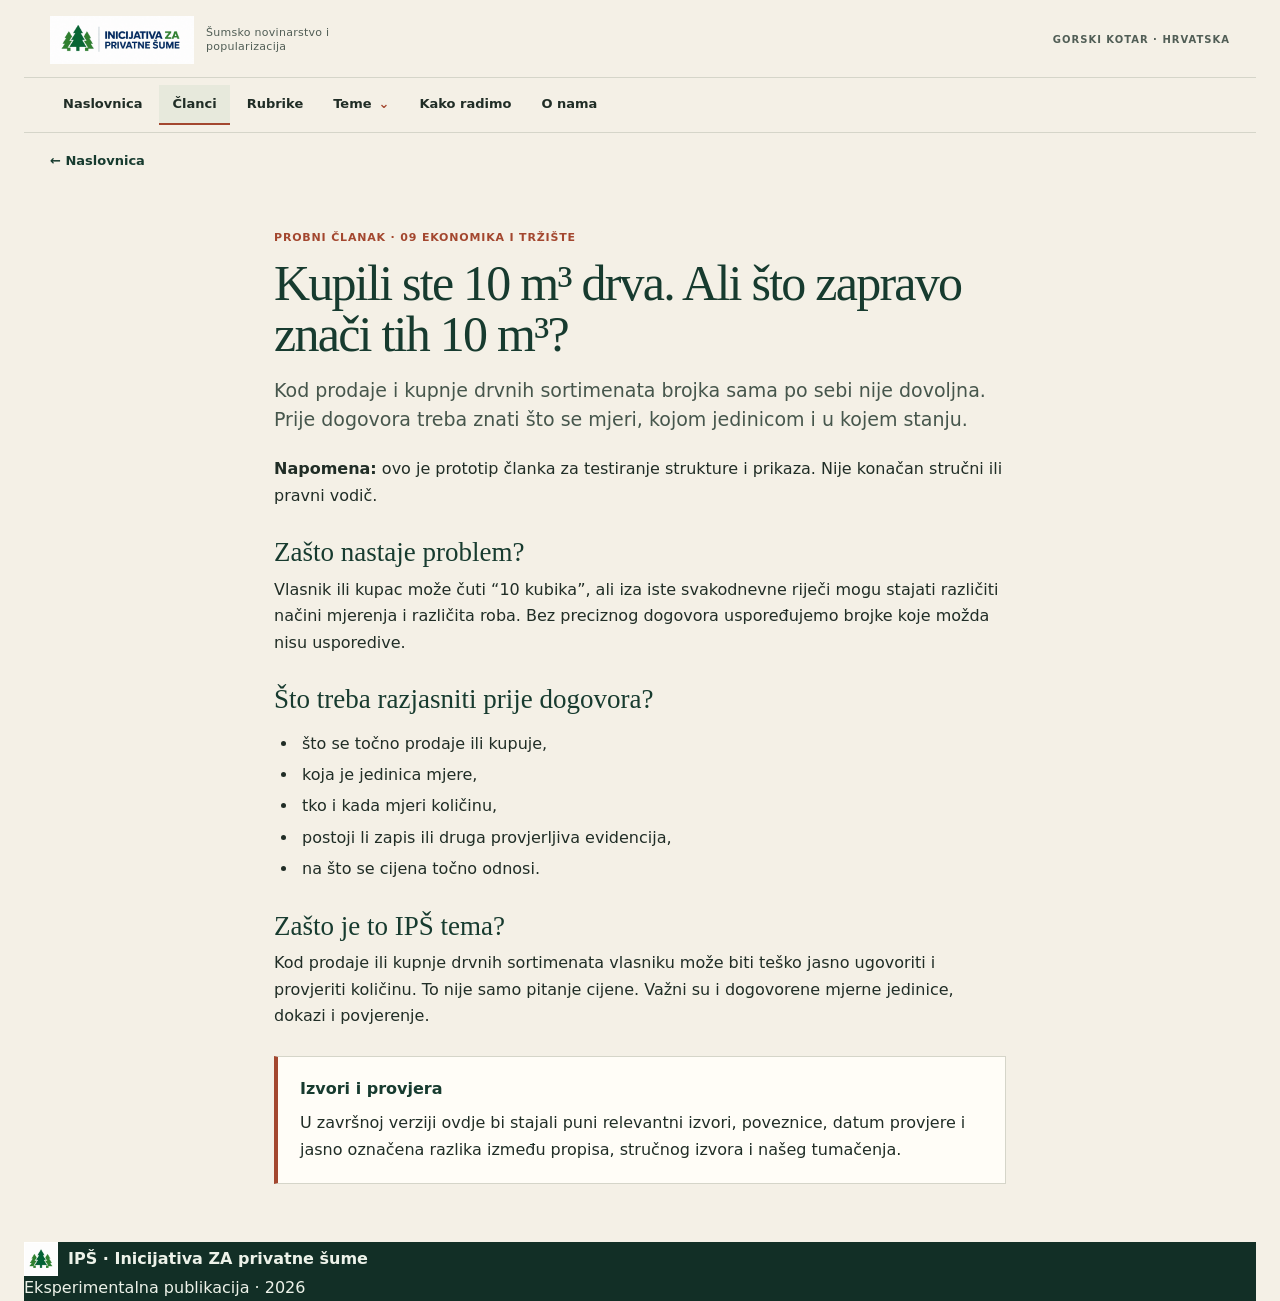
==== commit 935e790d: "Apply IPŠ brand assets and warm editorial palette" ====
--- a/clanci/kako-se-mjeri-drvo.html
+++ b/clanci/kako-se-mjeri-drvo.html
@@ -6,7 +6,7 @@
 <title>Kako se mjeri drvo? | IPŠ</title>
 <meta name="description" content="Probni IPŠ članak o mjernim jedinicama i količini drvnih sortimenata.">
 <link rel="canonical" href="https://pfi-ips.github.io/ips-media-test/clanci/kako-se-mjeri-drvo.html">
-<link rel="stylesheet" href="../layout-modern-08.css?v=0.8.0">
+<link rel="stylesheet" href="../layout-modern-08.css?v=0.9.0">
 </head>
 <body>
 <a class="skip" href="#sadrzaj">Preskoči na sadržaj</a>
@@ -66,7 +66,7 @@
   </div>
 </article>
 </main>
-<footer><div>IPŠ · Inicijativa ZA privatne šume</div><div>Eksperimentalna publikacija · 2026</div></footer>
+<footer><div class="article-footer-brand"><img class="footer-logo" src="../assets/ipsh-logo-mark.png" alt=""><span>IPŠ · Inicijativa ZA privatne šume</span></div><div>Eksperimentalna publikacija · 2026</div></footer>
 </div></div>
 <script>(()=>{const menu=document.querySelector('.main-menu'),bp=matchMedia('(min-width:761px)'),sync=()=>menu.open=bp.matches;sync();bp.addEventListener('change',sync)})();</script>
 </body>
--- a/layout-modern-08.css
+++ b/layout-modern-08.css
@@ -1,17 +1,17 @@
-/* IPŠ media prototype v0.8 — centered editorial layout with quiet print-era accent */
+/* IPŠ media prototype v0.9 — centered editorial layout with quiet print-era accent */
 :root{
   color-scheme:light;
-  --paper:#f7f7f1;
-  --paper-bright:#fffefa;
-  --ink:#1d2924;
-  --forest:#173d31;
-  --forest-2:#2c5a45;
-  --moss:#71866b;
-  --sage:#e7ede3;
-  --line:#d5dbd1;
-  --muted:#59665f;
-  --rust:#a34227;
-  --sun:#e9bd67;
+  --paper:#f4f0e6;
+  --paper-bright:#fffdf7;
+  --ink:#202d26;
+  --forest:#173b2f;
+  --forest-2:#35634a;
+  --moss:#78886a;
+  --sage:#e7e9dc;
+  --line:#d5d5c9;
+  --muted:#515e56;
+  --rust:#a3472f;
+  --sun:#e7bd68;
   --shell:1180px;
   --sans:system-ui,-apple-system,"Segoe UI",Arial,sans-serif;
   --serif:Georgia,"Times New Roman",serif;
@@ -72,14 +72,15 @@
 .btn-dark:hover{background:var(--rust);border-color:var(--rust);text-decoration:none}
 .btn-line{background:transparent;color:var(--forest)}
 .btn-line:hover{background:var(--sage);text-decoration:none}
-.hero-art{position:relative;display:block;min-height:172px;overflow:hidden;background:var(--sage);color:var(--forest);border:1px solid #d6dfd1;border-radius:2px;isolation:isolate}
-.hero-art:before{content:"";position:absolute;inset:0;z-index:-1;background:
-  radial-gradient(ellipse at 74% 22%,#a34227 0 6%,transparent 6.5%),
-  repeating-radial-gradient(ellipse at 77% 110%,transparent 0 18px,#71866b70 19px 20px,transparent 21px 31px),
-  linear-gradient(157deg,#edf1e9 0 49%,#e1e9dd 49.2% 100%)}
-.hero-art:after{content:"";position:absolute;inset:0;background:linear-gradient(90deg,#e7ede3 0%,transparent 52%);opacity:.22;z-index:-1}
-.art-sun,.hill,.tree{display:none}
-.art-caption{position:absolute;left:16px;right:16px;bottom:12px;display:flex;justify-content:space-between;gap:10px;border-top:1px solid #173d3150;padding-top:7px;font-size:9px;font-weight:750;letter-spacing:.1em}
+.hero-art{position:relative;display:flex;align-items:center;gap:clamp(16px,2.5vw,30px);min-height:172px;overflow:hidden;padding:22px;background:linear-gradient(135deg,#e9ecdf 0%,#f7f1e4 100%);color:var(--forest);border:1px solid #d7d3c5;border-radius:2px;isolation:isolate}
+.hero-art:before{content:"";position:absolute;inset:0;z-index:-1;background:linear-gradient(115deg,transparent 0 64%,#a3472f0c 64.2% 100%)}
+.hero-stat{display:flex;align-items:baseline;gap:9px;padding-right:clamp(14px,2vw,24px);border-right:1px solid #a3472f70}
+.hero-stat strong{color:var(--forest);font:500 clamp(56px,7vw,78px)/.85 var(--serif);letter-spacing:-.07em}
+.hero-stat span{color:var(--rust);font-size:11px;font-weight:750;line-height:1.25;letter-spacing:.04em}
+.hero-art-copy{display:flex;flex-direction:column;align-items:flex-start;gap:6px}
+.hero-art-kicker{color:var(--rust);font-size:10px;font-weight:750;letter-spacing:.12em}
+.hero-art-copy>strong{color:var(--forest);font:500 clamp(20px,2.4vw,28px)/1.03 var(--serif);letter-spacing:-.02em}
+.hero-art-note{margin-top:5px;color:var(--muted);font-size:9px;font-weight:750;letter-spacing:.09em}
 
 .marquee{background:var(--sage);border-block:1px solid #d5dfd0}
 .marquee-inner{min-height:42px;display:flex;align-items:center;justify-content:space-between;gap:12px;flex-wrap:wrap}
@@ -165,7 +166,7 @@
 .footer-inner>div{max-width:450px}
 .footer-inner>div>span{font-size:10px;font-weight:750;letter-spacing:.09em;color:#e9bd67}
 .footer-inner p{margin:5px 0 0;color:#d0dbd0;font-size:11px;line-height:1.4}
-.footer-name{font-weight:750}
+.footer-brand{gap:10px}.footer-logo{display:block;width:34px;height:34px;object-fit:contain;flex:none;background:#fff;border:1px solid #ffffff55}.footer-name{font-weight:750}.article-footer-brand{display:flex;align-items:center;gap:10px;font-weight:700}
 .footer-inner>a:last-child{white-space:nowrap}
 .mark{background:#dce8d5;color:var(--forest);border-radius:50%;padding:10px;font-size:10px}
 .article{max-width:780px;margin:0 auto;padding:40px 24px 58px}
@@ -192,6 +193,7 @@
   .method-layout{gap:30px}
 }
 @media(max-width:700px){
+  .hero-art{min-height:152px;padding:18px}.hero-art-note{font-size:8px}
   html{scroll-padding-top:16px}
   .site-frame{width:100%}
   .masthead{padding:9px 16px}
